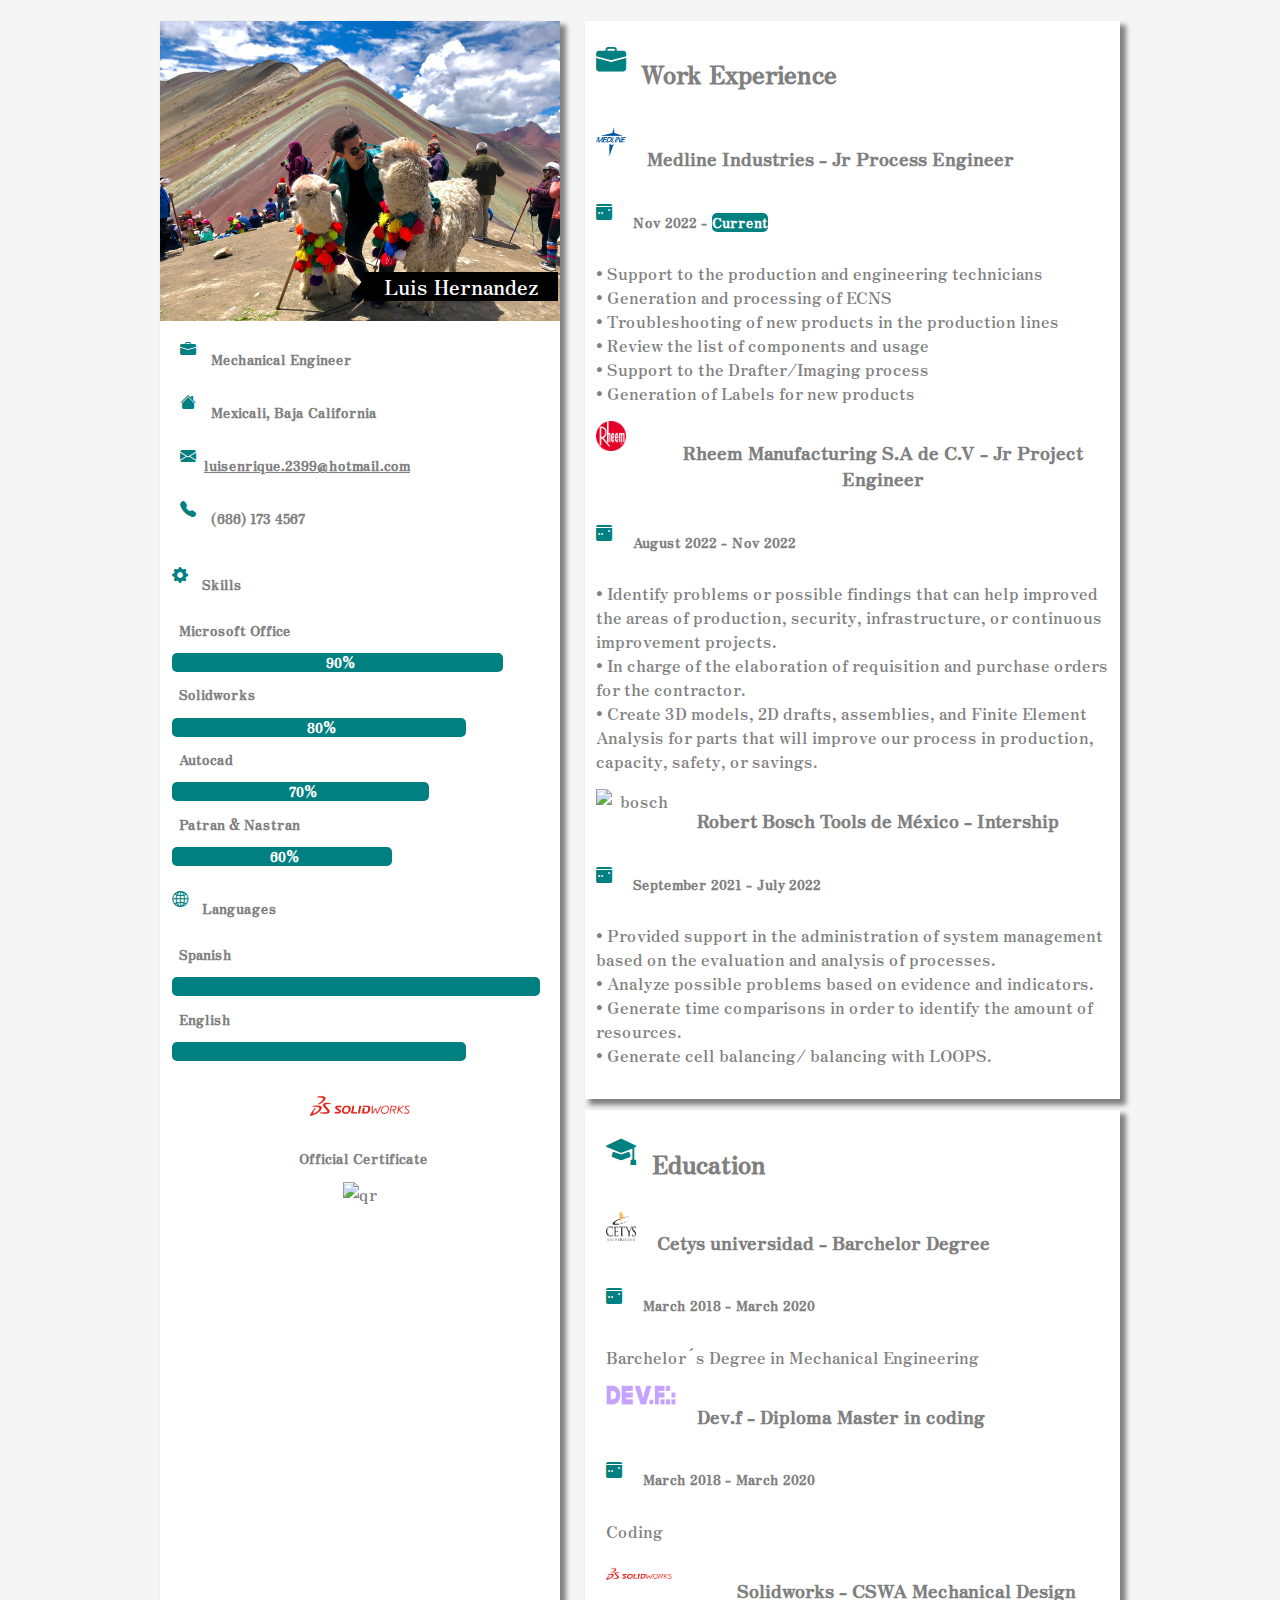
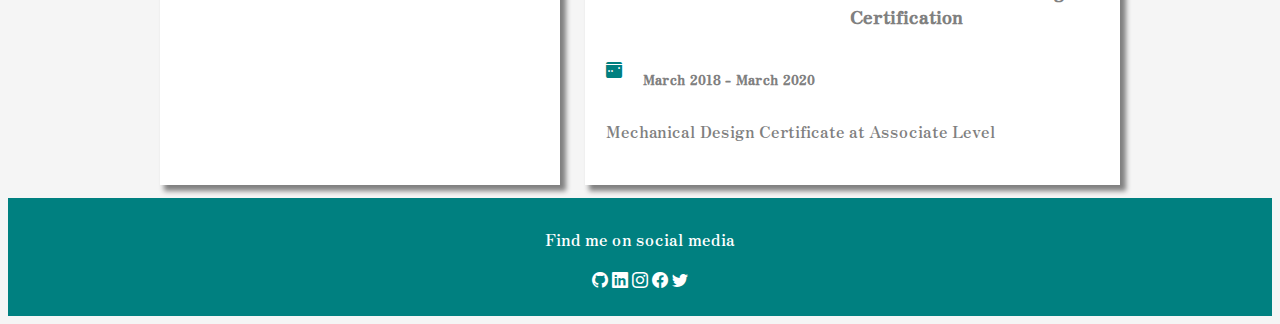
==== 0.1 CV/Index.html @ da55622c "Ultima Version" ====
<!DOCTYPE html>
<html lang="en">
<head>
    <meta charset="UTF-8">
    <meta http-equiv="X-UA-Compatible" content="IE=edge">
    <meta name="viewport" content="width=device-width, initial-scale=1.0">
    <link rel="stylesheet" href="https://cdn.jsdelivr.net/npm/bootstrap@4.6.2/dist/css/bootstrap.min.css" integrity="sha384-xOolHFLEh07PJGoPkLv1IbcEPTNtaed2xpHsD9ESMhqIYd0nLMwNLD69Npy4HI+N" crossorigin="anonymous">
    <link rel="stylesheet" href="Style.css">
    <link rel="stylesheet" href="https://cdn.jsdelivr.net/npm/bootstrap-icons@1.9.1/font/bootstrap-icons.css">
    <!--Google fonts-->
    <link rel="preconnect" href="https://fonts.gstatic.com" crossorigin>
    <link href="https://fonts.googleapis.com/css2?family=Zen+Antique&display=swap" rel="stylesheet">
    <title>Curriculum Vitae</title>
</head>
<body>
    <main>
        <!--Lado izquierdo-->
        <aside class="izquierdo">
            <article class="perfil">
                <img src="images/Pp.jpe.jpg" alt="foto de perfil" class="imagen">
                <div class="nombre"> Luis Hernandez
                </div>
            </article>
            <article class="datos-personales">
                <div class="horizontal">
                    <i class="bi bi-briefcase-fill" style="color:#008080;"></i>
                    <h3>Mechanical Engineer</h3>
                </div>
                <div class="horizontal">
                    <i class="bi bi-house-fill" style="color:#008080;"></i>
                    <h3>Mexicali, Baja California</h3>
                </div>
                <div class="horizontal">
                    <i class="bi bi-envelope-fill" style="color:#008080;"></i>
                    <a href="mailto:luisenrique.2399@hotmail.com"><h3>luisenrique.2399@hotmail.com</h3>
                    </div></a>
                <div class="horizontal">
                    <i class="bi bi-telephone-fill" style="color:#008080;"></i>
                    <h3>(686) 173 4567</h3>
                </div>
            </article>

            <article class="skills">
                <div class="horizontal">
                    <i class="bi bi-gear-fill" style="color:#008080;"></i>
                    <h3><b>Skills</b></h3>
                </div>
                <div>
                    <h3>Microsoft Office</h3>
                    <div class="contenedor" style="width:90%;">
                        <h3 style="text-align:center">90%</h3>
                    </div>
                </div>
                <div>
                    <h3>Solidworks</h3>
                    <div class="contenedor" style="width: 80%;">
                        <h3 style="text-align:center">80%</h3>
                    </div>
                </div>
                <div>
                    <h3>Autocad</h3>
                    <div class="contenedor" style="width: 70%;">
                        <h3 style="text-align:center">70%</h3>
                    </div>
                </div>
                <div>
                    <h3>Patran & Nastran</h3>
                    <div class="contenedor" style="width:60%;">
                        <h3 style="text-align:center">60%</h3>
                    </div>
                </div>
            </article>

            <article class="Lenguajes">
                <div class="horizontal">
                    <i class="bi bi-globe2" style="color:#008080;"></i>
                    <h3><b>Languages</b></h3>
                </div>
                <div>
                    <h3>Spanish</h3>
                    <div class="contenedor" style="width:100% ;">
                        <h3 style="color:#008080;">100%</h3>
                    </div>
                </div>
                <div>
                    <h3>English</h3>
                    <div class="contenedor" style="width:80% ;">
                        <h3 style="color:#008080;">80%</h3>
                    </div>
                </div>
            </article>
        <aside class="qr">
            <div class="solid">
            <img src="images/solid.png" alt="rheem" id="solid">
            <h3> <b>Official Certificate</b> </h3>    
            </div>
            <img src="images/qr.png" alt="qr">
        </aside>
        </aside>


            <!--Lado derecho-->
        <section class="derecho">
            <!--Lado derecho Top-->
            <section class="derecho-top">

                <article class="horizontal">
                    <i class="bi bi-briefcase-fill" style="color:#008080;font-size: 30px;"></i>
                    <h2>Work Experience</h2>
                </article>

                <article class="container-derecho">
                    <div class="horizontal">
                    <img src="images/medline.png" alt="rheem" class="empresa">
                    <h3 id="titulos"> <b> Medline Industries - Jr Process Engineer</b> </h3>    
                    </div>
                    <div class="horizontal">
                        <i class="bi bi-calendar3-week-fill" style="color:#008080;"></i>
                        <h3 id="current"> Nov 2022 - <span style="background-color:#008080;color:white;border-radius: 5px;">Current</span></h3>
                    </div>
                    <p> • Support to the production and engineering technicians <br>
                        • Generation and processing of ECNS<br>
                        • Troubleshooting of new products in the production lines<br>
                        • Review the list of components and usage<br>
                        • Support to the Drafter/Imaging process <br>
                        • Generation of Labels for new products</p>
                </article>

                <article class="container-derecho">
                    <div class="horizontal">
                    <img src="images/rheem.png" alt="rheem" class="empresa">
                    <h3 id="titulos"> <b>Rheem  Manufacturing S.A de C.V - Jr Project Engineer</b> </h3>    
                    </div>
                    <div class="horizontal">
                        <i class="bi bi-calendar3-week-fill" style="color:#008080;"></i>
                        <h3>August 2022 - Nov 2022 </h3>
                    </div>
                    <p> • Identify problems or possible findings that can help 
                        improved the areas of production, security, infrastructure,
                        or continuous improvement projects. <br>
                        • In charge of the elaboration of requisition and purchase 
                        orders for the contractor. <br>
                        • Create 3D models, 2D drafts, assemblies, and Finite 
                        Element Analysis for parts that will improve our process 
                        in production, capacity, safety, or savings. </p>
                </article>

                <article class="container-derecho1">
                    <div class="horizontal">
                    <img src="images/Bosch_logo.png" alt="bosch" class="empresa">
                    <h3 id="titulos"> <b> Robert Bosch Tools de México - Intership </b> </h3>
                    </div>
                    <div class="horizontal">
                        <i class="bi bi-calendar3-week-fill" style="color:#008080;"></i>
                        <h3>September 2021 - July 2022</h3>
                    </div>
                    <p> • Provided support in the administration of system 
                        management based on the evaluation and analysis of 
                        processes. <br>
                        • Analyze possible problems based on evidence and 
                        indicators. <br>
                        • Generate time comparisons in order to identify the 
                        amount of resources. <br>
                        • Generate cell balancing/ balancing with LOOPS. </p>
                </article>

            </section>

            <!--Lado derecho bottom-->
            <section class="derecho-bottom">
                <article class="horizontal">
                    <i class="bi bi-mortarboard-fill" style="color:#008080; font-size: 30px;"></i>
                    <h2>Education</h2>
                </article>
                <div class="horizontal">
                    <img src="images/cetys.png" alt="cetys" class="empresa">
                <h3 id="titulos"> <b>Cetys universidad - Barchelor Degree</b></h3>
                </div>
                <div class="horizontal">
                    <i class="bi bi-calendar3-week-fill" style="color:#008080;"></i>
                    <h3>March 2018 - March 2020</h3>
                </div>
                <p> Barchelor´s Degree in Mechanical Engineering</p>
                <article class="container-derecho1">
                    <div class="horizontal">
                        <img src="images/devf.png" alt="cetys" id="empresa">
                        <h3 id="titulos"> <b>Dev.f - Diploma Master in coding</b></h3>
                        </div>
                    <div class="horizontal">
                        <i class="bi bi-calendar3-week-fill" style="color:#008080;"></i>
                        <h3>March 2018 - March 2020</h3>
                    </div>
                    <p> Coding</p>
                </article>

                <article class="container-derecho">
                    <div class="horizontal">
                        <img src="images/solid.png" alt="cetys" id="empresa">
                        <h3 id="titulos"> <b>Solidworks - CSWA Mechanical Design Certification</b></h3>
                        </div>
                    <div class="horizontal">
                        <i class="bi bi-calendar3-week-fill" style="color:#008080;"></i>
                        <h3>March 2018 - March 2020</h3>
                    </div>
                    <p> Mechanical Design Certificate at Associate Level</p>
                </article>

            </section>
        </section>
    </main>

    <footer>
        <p>Find me on social media</p>
        <a href="https://github.com/luisenrique23a" target="_blank"><i class="bi bi-github"></i></a>
        <a href="https://www.linkedin.com/in/luis-enrique-alejos-hernandez-55b0491a6/" target="_blank"><i class="bi bi-linkedin"></i></a>            
        <a href="https://www.instagram.com/luisenrique23a/" target="_blank"><i class="bi bi-instagram"></i></a>
        <a href="https://www.facebook.com/luis.enrique2399/" target="_blank"><i class="bi bi-facebook"></i></a>
        <a href="https://twitter.com/Elnudo99" target="_blank"><i class="bi bi-twitter"></i></a>
    </footer>

    <script src="https://cdn.jsdelivr.net/npm/jquery@3.5.1/dist/jquery.slim.min.js" integrity="sha384-DfXdz2htPH0lsSSs5nCTpuj/zy4C+OGpamoFVy38MVBnE+IbbVYUew+OrCXaRkfj" crossorigin="anonymous"></script>
<script src="https://cdn.jsdelivr.net/npm/popper.js@1.16.1/dist/umd/popper.min.js" integrity="sha384-9/reFTGAW83EW2RDu2S0VKaIzap3H66lZH81PoYlFhbGU+6BZp6G7niu735Sk7lN" crossorigin="anonymous"></script>
<script src="https://cdn.jsdelivr.net/npm/bootstrap@4.6.2/dist/js/bootstrap.min.js" integrity="sha384-+sLIOodYLS7CIrQpBjl+C7nPvqq+FbNUBDunl/OZv93DB7Ln/533i8e/mZXLi/P+" crossorigin="anonymous"></script>
</body>
</html>
---- 0.1 CV/Style.css ----
body{
    background-color: whitesmoke;
    font-family: 'Zen Antique', serif;
    color: grey;

}

main{
    display: flex;
}

.imagen{
    height: 300px;
    width: auto;
    margin-left: auto;
    margin-right: auto;
}

.perfil{
    display: flex;
    position: relative;
}

.nombre{
    position: absolute;
    bottom: 20px;
    right: 2px;
    color: white;
    background-color: black;
    padding-left: 20px;
    padding-right: 20px;
    font-size: 20px;
}

.izquierdo{
    width: fit-content;
    margin: 1% 1% 0 12%;
    background-color: white;
    box-shadow: 5px 5px 5px 1px gray;
}

.derecho{
    display: block;
    margin: 1% 12% 0 1%;
}

.derecho-top{
    padding-left: 2%;
    background-color: white;
    padding-bottom: 3%;
    padding-top: 1%;
    box-shadow: 5px 5px 5px 1px gray;
}

.derecho-bottom{
    margin-top: 2%;
    padding-bottom: 5%;
    padding-left: 4%;
    padding-top: 1%;
    background-color: white;
    box-shadow: 5px 5px 5px 1px gray;
}
.datos-personales{
    display: block;
    padding-left: 5%;
    padding-top: 2%;
    margin-bottom: 5%;
}

.horizontal{
    display: flex;
    margin-top: 2%;
    text-align: center;
}

.horizontal h3{
    padding-left: 2%;
}

h1{
    margin-left: 3%;
    font-size: 30px;
}

h2{
    margin-left: 3%;
}

img{
    width: 30px;
    height: 30px;
}

h3 {
    margin-left: 2%;
    font-size: smaller;
}
.contenedor{
    background-color: #008080;
    color: white;
    border-radius: 5px;
}

#empresa{
    width: 70px;
}

.skills{
    margin-left: 3%;
    margin-right: 5%;
    margin-bottom: 5%;
}

.Lenguajes{
    margin-left: 3%;
    margin-right: 5%;
}

.container-derecho{
    margin-top: 3%;
}

.container-derecho1 img{
    width: 80px;
    height: 20px;
}

footer{
    margin-top: 1%;
    background-color:#008080 ;
    display: block;
    text-align: center;
    color: white;
    padding: 1% 0 2% 0;
}

.qr{
    margin-top: 5%;
    display: block;
    text-align: center;
}
.qr img{
    width: 250px;
    height: 250px;
}
#solid{
    width: 100px;
    height: 50px;
}

footer a{
    color: white;
    text-decoration: none;
}

a{
    color: gray;
}

#titulos{
    font-size: 18px;
}
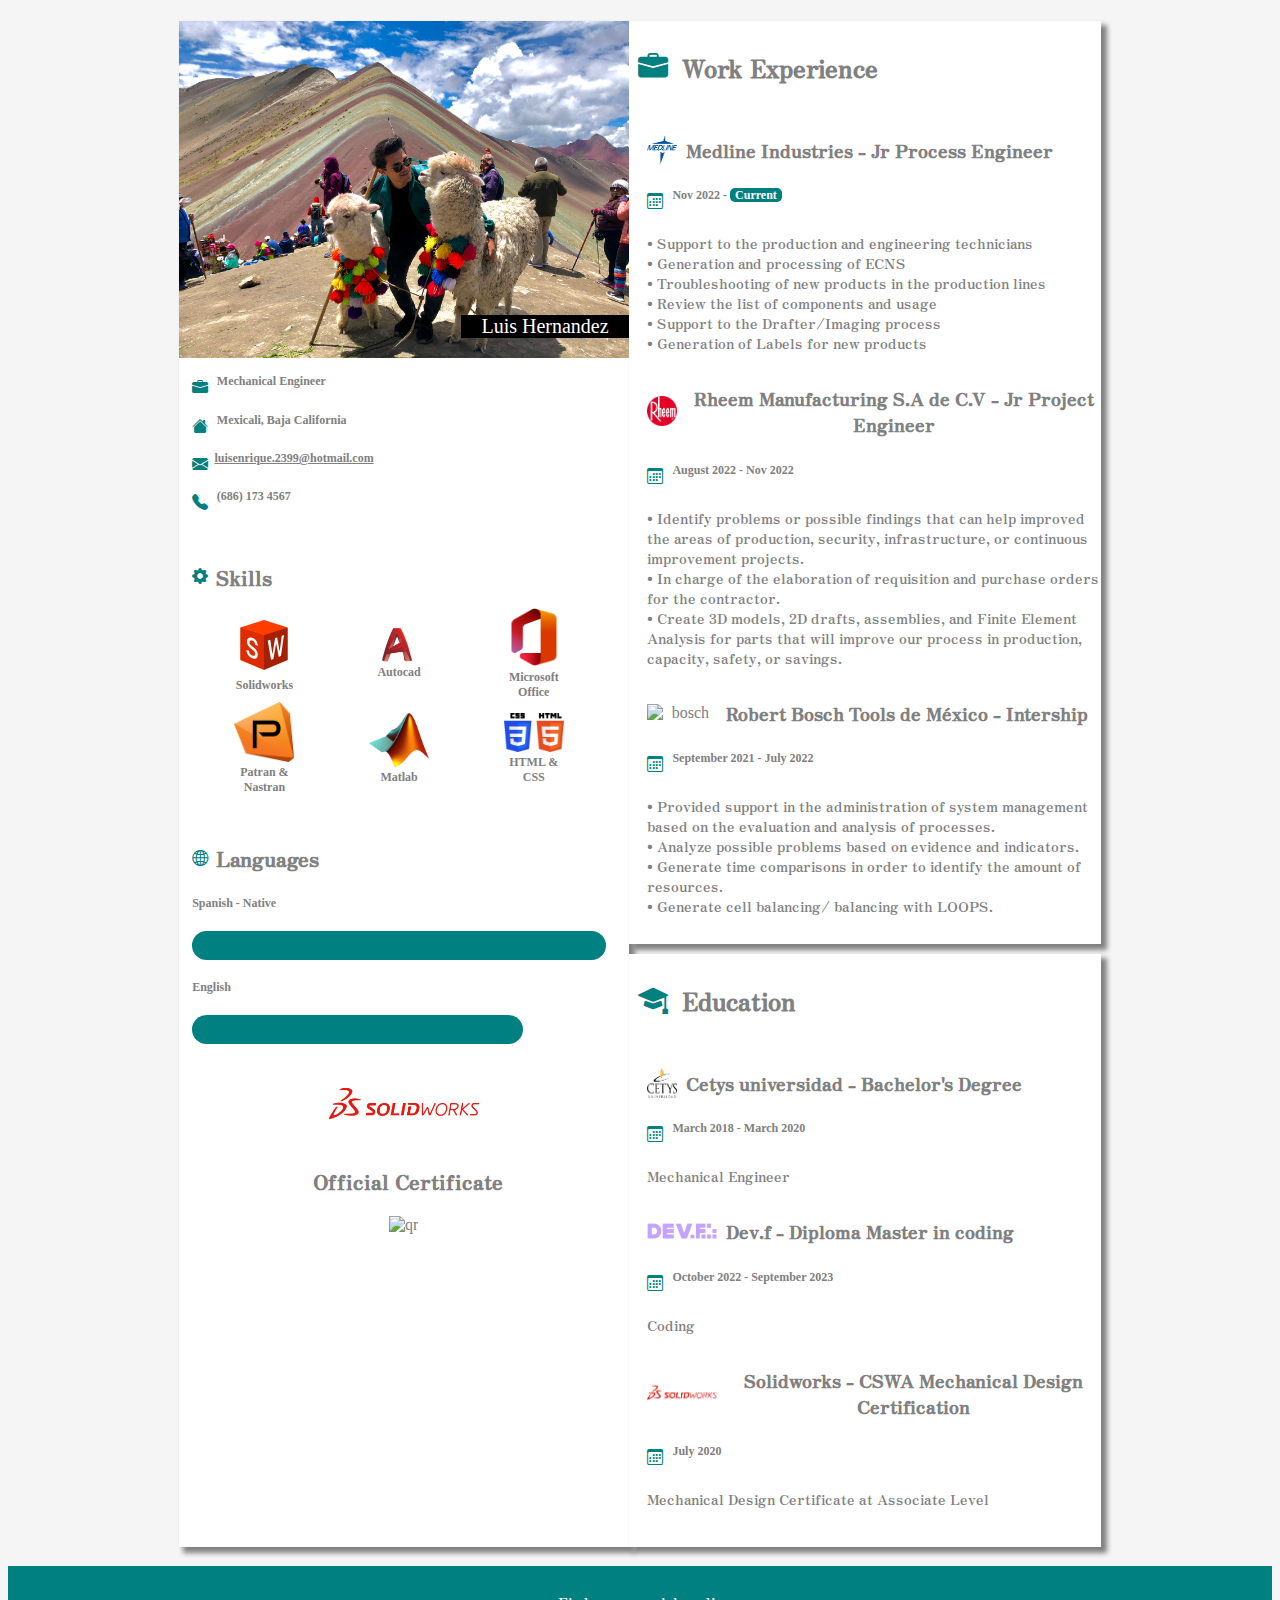
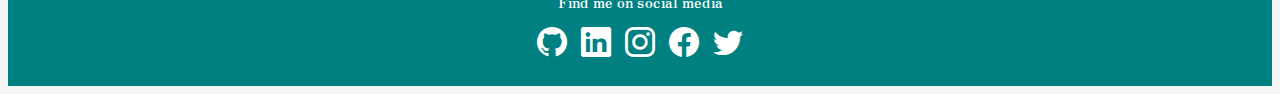
==== commit 0d7d0964: "Ultimos detalles de CV" ====
--- a/0.1 CV/Index.html
+++ b/0.1 CV/Index.html
@@ -24,19 +24,19 @@
             <article class="datos-personales">
                 <div class="horizontal">
                     <i class="bi bi-briefcase-fill" style="color:#008080;"></i>
-                    <h3>Mechanical Engineer</h3>
+                    <h4>Mechanical Engineer</h4>
                 </div>
                 <div class="horizontal">
                     <i class="bi bi-house-fill" style="color:#008080;"></i>
-                    <h3>Mexicali, Baja California</h3>
+                    <h4>Mexicali, Baja California</h4>
                 </div>
                 <div class="horizontal">
                     <i class="bi bi-envelope-fill" style="color:#008080;"></i>
-                    <a href="mailto:luisenrique.2399@hotmail.com"><h3>luisenrique.2399@hotmail.com</h3>
+                    <a href="mailto:luisenrique.2399@hotmail.com"><h4 style="margin-left:2%;">luisenrique.2399@hotmail.com</h4>
                     </div></a>
                 <div class="horizontal">
                     <i class="bi bi-telephone-fill" style="color:#008080;"></i>
-                    <h3>(686) 173 4567</h3>
+                    <h4>(686) 173 4567</h4>
                 </div>
             </article>
 
@@ -45,30 +45,36 @@
                     <i class="bi bi-gear-fill" style="color:#008080;"></i>
                     <h3><b>Skills</b></h3>
                 </div>
-                <div>
-                    <h3>Microsoft Office</h3>
-                    <div class="contenedor" style="width:90%;">
-                        <h3 style="text-align:center">90%</h3>
-                    </div>
-                </div>
-                <div>
-                    <h3>Solidworks</h3>
-                    <div class="contenedor" style="width: 80%;">
-                        <h3 style="text-align:center">80%</h3>
-                    </div>
-                </div>
-                <div>
-                    <h3>Autocad</h3>
-                    <div class="contenedor" style="width: 70%;">
-                        <h3 style="text-align:center">70%</h3>
-                    </div>
-                </div>
-                <div>
-                    <h3>Patran & Nastran</h3>
-                    <div class="contenedor" style="width:60%;">
-                        <h3 style="text-align:center">60%</h3>
-                    </div>
-                </div>
+
+                <div class="container_skills">
+                    <div class="skills_logos">
+                        <img src="images/solid2.png" alt="solid">
+                        <h4>Solidworks</h4>
+                    </div>
+                    <div class="skills_logos">
+                        <img src="images/autocad.png" alt="autocad">
+                        <h4>Autocad</h4>
+                    </div>
+                    <div class="skills_logos">
+                        <img src="images/moffice.png" alt="office">
+                        <h4>Microsoft Office</h4>
+                    </div>
+                </div>
+                <div class="container_skills" id="skills2">
+                    <div class="skills_logos">
+                        <img src="images/patran.png" alt="patran">
+                        <h4>Patran & Nastran</h4>
+                    </div>
+                    <div class="skills_logos">
+                        <img src="images/matlab.png" alt="matlab">
+                        <h4>Matlab</h4>
+                    </div>
+                    <div class="skills_logos">
+                        <img src="images/html_css.png" alt="html">
+                        <h4>HTML & CSS</h4>
+                    </div>
+                </div>
+
             </article>
 
             <article class="Lenguajes">
@@ -77,13 +83,13 @@
                     <h3><b>Languages</b></h3>
                 </div>
                 <div>
-                    <h3>Spanish</h3>
+                    <h4>Spanish - Native</h4>
                     <div class="contenedor" style="width:100% ;">
                         <h3 style="color:#008080;">100%</h3>
                     </div>
                 </div>
                 <div>
-                    <h3>English</h3>
+                    <h4>English</h4>
                     <div class="contenedor" style="width:80% ;">
                         <h3 style="color:#008080;">80%</h3>
                     </div>
@@ -92,7 +98,7 @@
         <aside class="qr">
             <div class="solid">
             <img src="images/solid.png" alt="rheem" id="solid">
-            <h3> <b>Official Certificate</b> </h3>    
+            <h3> Official Certificate </h3>    
             </div>
             <img src="images/qr.png" alt="qr">
         </aside>
@@ -115,8 +121,8 @@
                     <h3 id="titulos"> <b> Medline Industries - Jr Process Engineer</b> </h3>    
                     </div>
                     <div class="horizontal">
-                        <i class="bi bi-calendar3-week-fill" style="color:#008080;"></i>
-                        <h3 id="current"> Nov 2022 - <span style="background-color:#008080;color:white;border-radius: 5px;">Current</span></h3>
+                        <i class="bi bi-calendar3" style="color:#008080;"></i>
+                        <h4 id="current"> Nov 2022 - <span style="background-color:#008080;color:white;border-radius: 5px;padding-left:5px;padding-right: 5px;">Current</span></h4>
                     </div>
                     <p> • Support to the production and engineering technicians <br>
                         • Generation and processing of ECNS<br>
@@ -132,8 +138,8 @@
                     <h3 id="titulos"> <b>Rheem  Manufacturing S.A de C.V - Jr Project Engineer</b> </h3>    
                     </div>
                     <div class="horizontal">
-                        <i class="bi bi-calendar3-week-fill" style="color:#008080;"></i>
-                        <h3>August 2022 - Nov 2022 </h3>
+                        <i class="bi bi-calendar3" style="color:#008080;"></i>
+                        <h4>August 2022 - Nov 2022 </h4>
                     </div>
                     <p> • Identify problems or possible findings that can help 
                         improved the areas of production, security, infrastructure,
@@ -145,14 +151,14 @@
                         in production, capacity, safety, or savings. </p>
                 </article>
 
-                <article class="container-derecho1">
-                    <div class="horizontal">
-                    <img src="images/Bosch_logo.png" alt="bosch" class="empresa">
+                <article class="container-derecho">
+                    <div class="horizontal">
+                    <img src="images/Bosch_logo.png" alt="bosch" id="empresa">
                     <h3 id="titulos"> <b> Robert Bosch Tools de México - Intership </b> </h3>
                     </div>
                     <div class="horizontal">
-                        <i class="bi bi-calendar3-week-fill" style="color:#008080;"></i>
-                        <h3>September 2021 - July 2022</h3>
+                        <i class="bi bi-calendar3" style="color:#008080;"></i>
+                        <h4>September 2021 - July 2022</h4>
                     </div>
                     <p> • Provided support in the administration of system 
                         management based on the evaluation and analysis of 
@@ -172,23 +178,25 @@
                     <i class="bi bi-mortarboard-fill" style="color:#008080; font-size: 30px;"></i>
                     <h2>Education</h2>
                 </article>
+                <article class="container-derecho">
                 <div class="horizontal">
                     <img src="images/cetys.png" alt="cetys" class="empresa">
-                <h3 id="titulos"> <b>Cetys universidad - Barchelor Degree</b></h3>
-                </div>
-                <div class="horizontal">
-                    <i class="bi bi-calendar3-week-fill" style="color:#008080;"></i>
-                    <h3>March 2018 - March 2020</h3>
-                </div>
-                <p> Barchelor´s Degree in Mechanical Engineering</p>
-                <article class="container-derecho1">
+                <h3 id="titulos"> <b>Cetys universidad - Bachelor's Degree </b></h3>
+                </div>
+                <div class="horizontal">
+                    <i class="bi bi-calendar3" style="color:#008080;"></i>
+                    <h4>March 2018 - March 2020</h4>
+                </div>
+                <p> Mechanical Engineer</p>
+                 </article>
+                <article class="container-derecho">
                     <div class="horizontal">
                         <img src="images/devf.png" alt="cetys" id="empresa">
                         <h3 id="titulos"> <b>Dev.f - Diploma Master in coding</b></h3>
                         </div>
                     <div class="horizontal">
-                        <i class="bi bi-calendar3-week-fill" style="color:#008080;"></i>
-                        <h3>March 2018 - March 2020</h3>
+                        <i class="bi bi-calendar3" style="color:#008080;"></i>
+                        <h4> October 2022 - September 2023</h4>
                     </div>
                     <p> Coding</p>
                 </article>
@@ -199,8 +207,8 @@
                         <h3 id="titulos"> <b>Solidworks - CSWA Mechanical Design Certification</b></h3>
                         </div>
                     <div class="horizontal">
-                        <i class="bi bi-calendar3-week-fill" style="color:#008080;"></i>
-                        <h3>March 2018 - March 2020</h3>
+                        <i class="bi bi-calendar3" style="color:#008080;"></i>
+                        <h4>July 2020</h4>
                     </div>
                     <p> Mechanical Design Certificate at Associate Level</p>
                 </article>
@@ -218,7 +226,7 @@
         <a href="https://twitter.com/Elnudo99" target="_blank"><i class="bi bi-twitter"></i></a>
     </footer>
 
-    <script src="https://cdn.jsdelivr.net/npm/jquery@3.5.1/dist/jquery.slim.min.js" integrity="sha384-DfXdz2htPH0lsSSs5nCTpuj/zy4C+OGpamoFVy38MVBnE+IbbVYUew+OrCXaRkfj" crossorigin="anonymous"></script>
+<script src="https://cdn.jsdelivr.net/npm/jquery@3.5.1/dist/jquery.slim.min.js" integrity="sha384-DfXdz2htPH0lsSSs5nCTpuj/zy4C+OGpamoFVy38MVBnE+IbbVYUew+OrCXaRkfj" crossorigin="anonymous"></script>
 <script src="https://cdn.jsdelivr.net/npm/popper.js@1.16.1/dist/umd/popper.min.js" integrity="sha384-9/reFTGAW83EW2RDu2S0VKaIzap3H66lZH81PoYlFhbGU+6BZp6G7niu735Sk7lN" crossorigin="anonymous"></script>
 <script src="https://cdn.jsdelivr.net/npm/bootstrap@4.6.2/dist/js/bootstrap.min.js" integrity="sha384-+sLIOodYLS7CIrQpBjl+C7nPvqq+FbNUBDunl/OZv93DB7Ln/533i8e/mZXLi/P+" crossorigin="anonymous"></script>
 </body>
--- a/0.1 CV/Style.css
+++ b/0.1 CV/Style.css
@@ -1,17 +1,17 @@
 body{
     background-color: whitesmoke;
-    font-family: 'Zen Antique', serif;
     color: grey;
 
 }
 
 main{
     display: flex;
+    justify-content: space-around;
 }
 
 .imagen{
-    height: 300px;
-    width: auto;
+    height: auto;
+    width: 450px;
     margin-left: auto;
     margin-right: auto;
 }
@@ -24,7 +24,7 @@
 .nombre{
     position: absolute;
     bottom: 20px;
-    right: 2px;
+    right: 0;
     color: white;
     background-color: black;
     padding-left: 20px;
@@ -33,15 +33,17 @@
 }
 
 .izquierdo{
-    width: fit-content;
-    margin: 1% 1% 0 12%;
+    width: 450px;
+    margin: 1% 0 0.5% 13.5%;
     background-color: white;
     box-shadow: 5px 5px 5px 1px gray;
 }
 
 .derecho{
     display: block;
-    margin: 1% 12% 0 1%;
+    width:900px;
+    margin: 1% 13.5% 0.5% 0%;
+    height: fit-content;
 }
 
 .derecho-top{
@@ -55,25 +57,26 @@
 .derecho-bottom{
     margin-top: 2%;
     padding-bottom: 5%;
-    padding-left: 4%;
+    padding-left: 2%;
     padding-top: 1%;
     background-color: white;
     box-shadow: 5px 5px 5px 1px gray;
 }
 .datos-personales{
     display: block;
-    padding-left: 5%;
     padding-top: 2%;
     margin-bottom: 5%;
+    margin-left: 3%;
 }
 
 .horizontal{
     display: flex;
-    margin-top: 2%;
-    text-align: center;
-}
-
-.horizontal h3{
+    margin-top: 1%;
+    text-align: center;
+    align-items: center;
+}
+
+.horizontal h4{
     padding-left: 2%;
 }
 
@@ -84,6 +87,23 @@
 
 h2{
     margin-left: 3%;
+    font-family: 'Open Sans', sans-serif;
+    font-family: 'Roboto', sans-serif;
+    font-family: 'Zen Antique', serif;
+}
+
+h3 {
+    margin-left: 2%;
+    font-family: 'Bebas Neue', cursive;
+    font-family: 'Open Sans', sans-serif;
+    font-family: 'Roboto', sans-serif;
+    font-family: 'Zen Antique', serif;
+    font-size: 20px;
+}
+
+h4{
+    margin-top: 3px;
+    font-size: 12px;
 }
 
 img{
@@ -91,18 +111,15 @@
     height: 30px;
 }
 
-h3 {
-    margin-left: 2%;
-    font-size: smaller;
-}
 .contenedor{
     background-color: #008080;
     color: white;
-    border-radius: 5px;
+    border-radius: 89px;
 }
 
 #empresa{
     width: 70px;
+    height: fit-content;
 }
 
 .skills{
@@ -118,11 +135,7 @@
 
 .container-derecho{
     margin-top: 3%;
-}
-
-.container-derecho1 img{
-    width: 80px;
-    height: 20px;
+    padding-left: 2%;
 }
 
 footer{
@@ -135,22 +148,24 @@
 }
 
 .qr{
-    margin-top: 5%;
     display: block;
     text-align: center;
 }
 .qr img{
-    width: 250px;
-    height: 250px;
-}
+    width: 190px;
+    height: 190px;
+}
+
 #solid{
-    width: 100px;
-    height: 50px;
+    width: 150px;
+    height: auto;
 }
 
 footer a{
     color: white;
     text-decoration: none;
+    margin: 2px 5px;
+    font-size: 30px;
 }
 
 a{
@@ -160,3 +175,40 @@
 #titulos{
     font-size: 18px;
 }
+
+.container_skills{
+    display: flex;
+    justify-content: space-around;
+    align-items: center;
+    margin: 5px;
+}
+
+.skills_logos{
+    display: flex;
+    flex-direction: column;
+    justify-content: center;
+    align-items: center;
+    text-align: center;
+    width:50px;
+    height: 90px;
+}
+.skills_logos img{
+    width: 60px;
+    height: auto;
+}
+
+.skills_logos h3{
+    display: flex;
+    justify-content: center;
+    text-align: center;
+    margin-top: 5px;
+}
+
+p{
+    font-size:14px;
+font-family: 'Bebas Neue', cursive;
+font-family: 'Hind Siliguri', sans-serif;
+font-family: 'Open Sans', sans-serif;
+font-family: 'Roboto', sans-serif;
+font-family: 'Zen Antique', serif;
+}